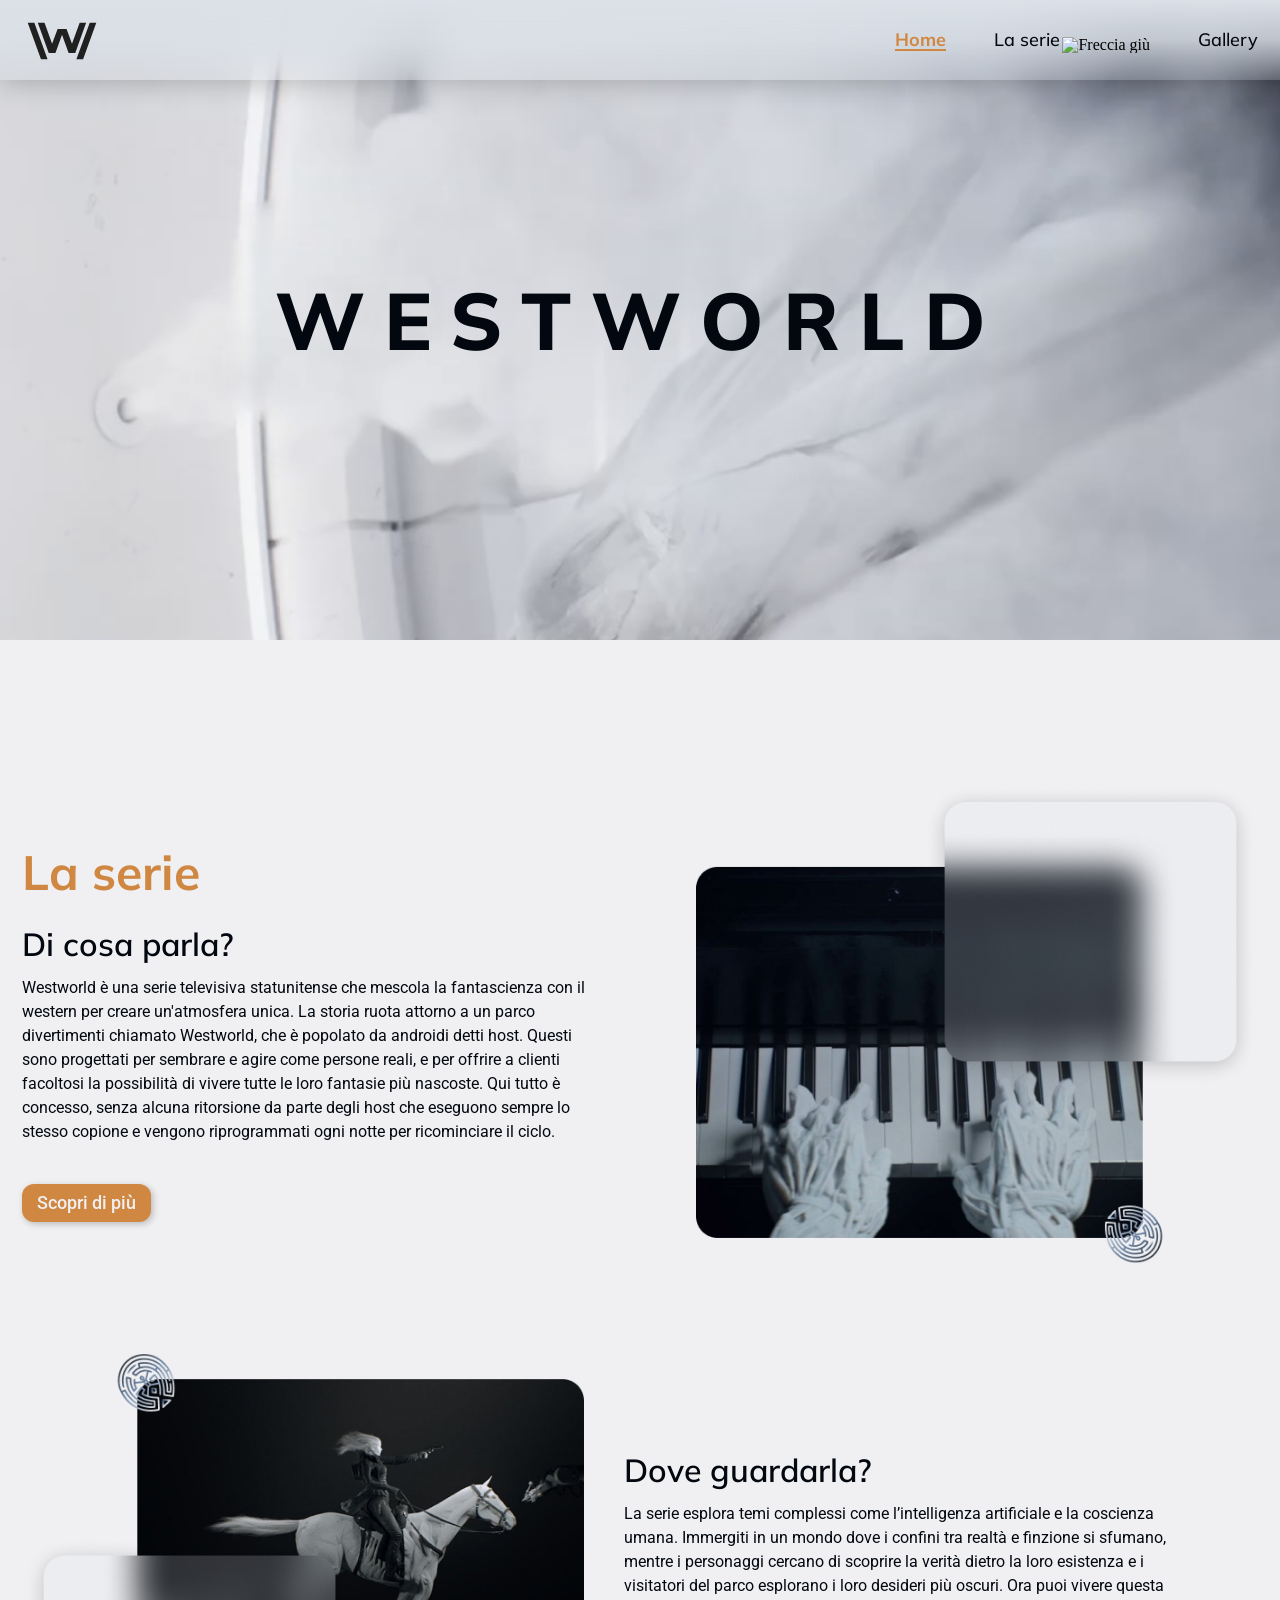
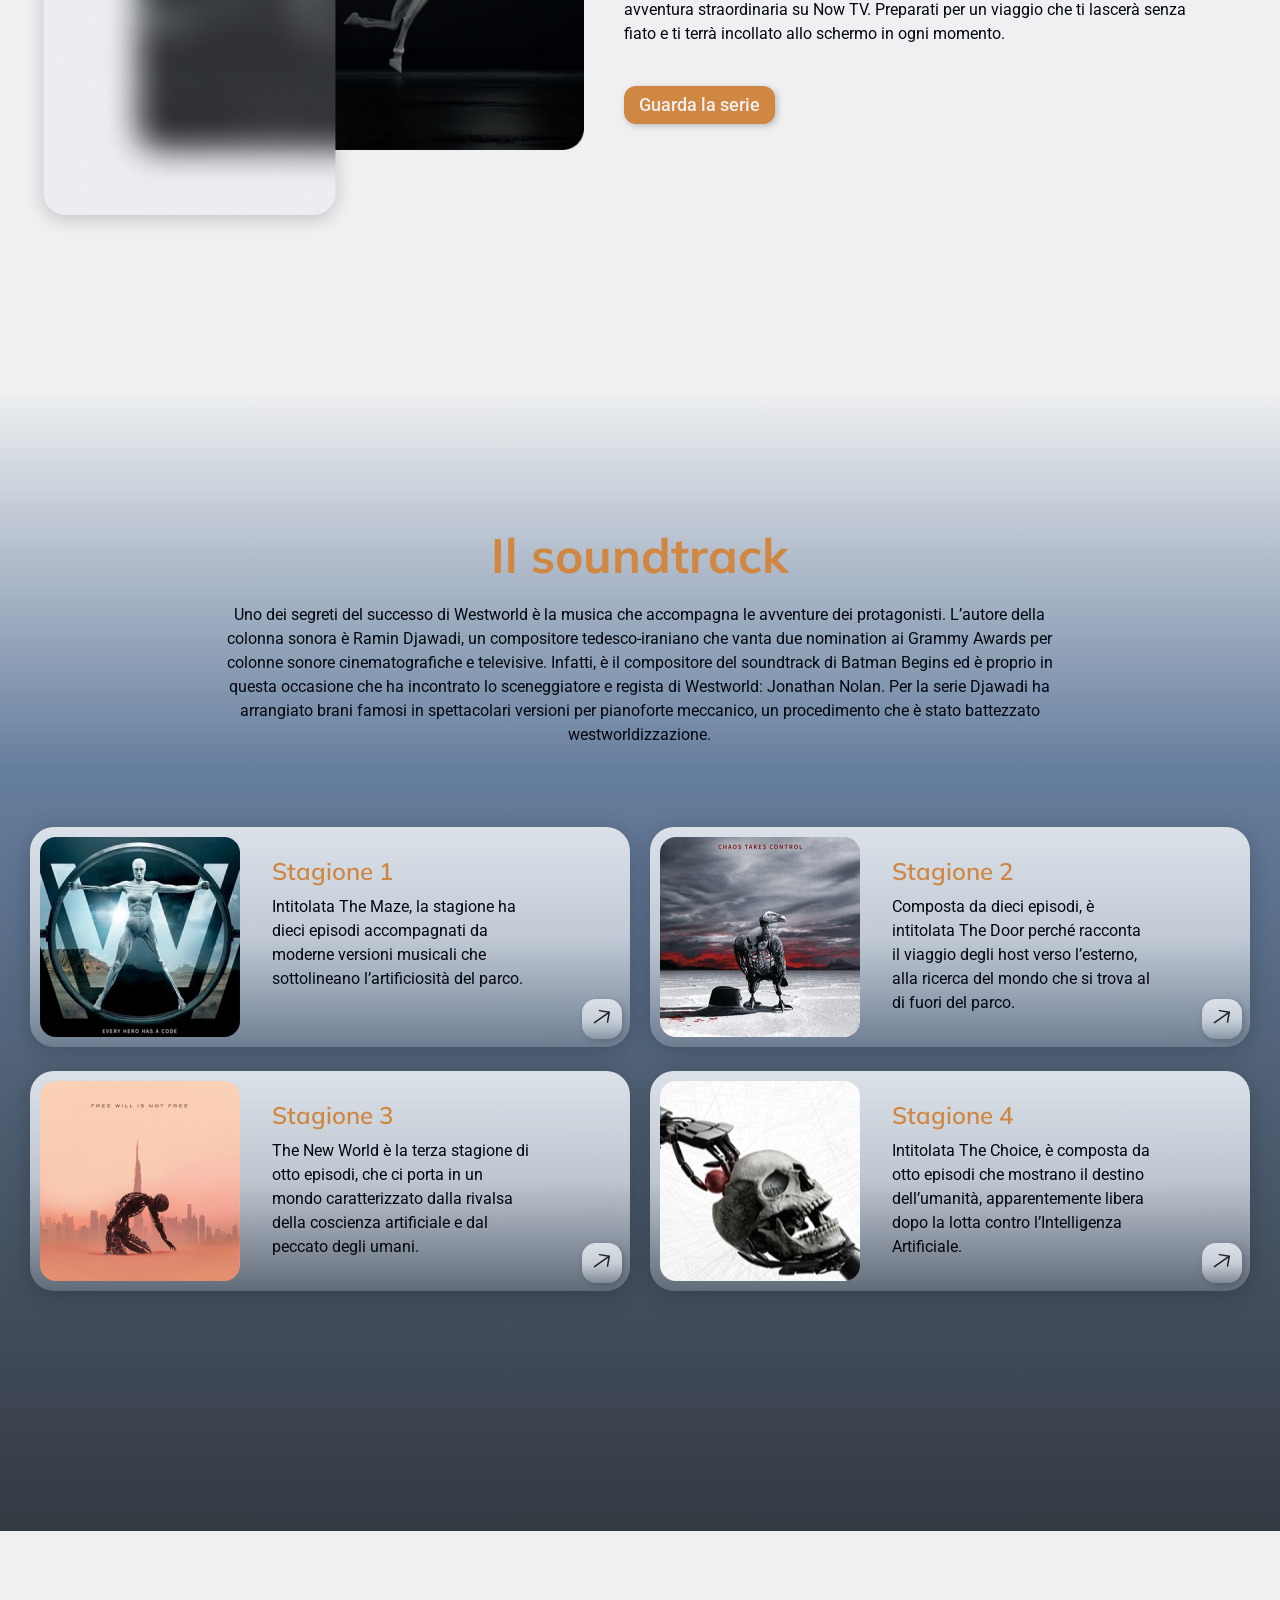
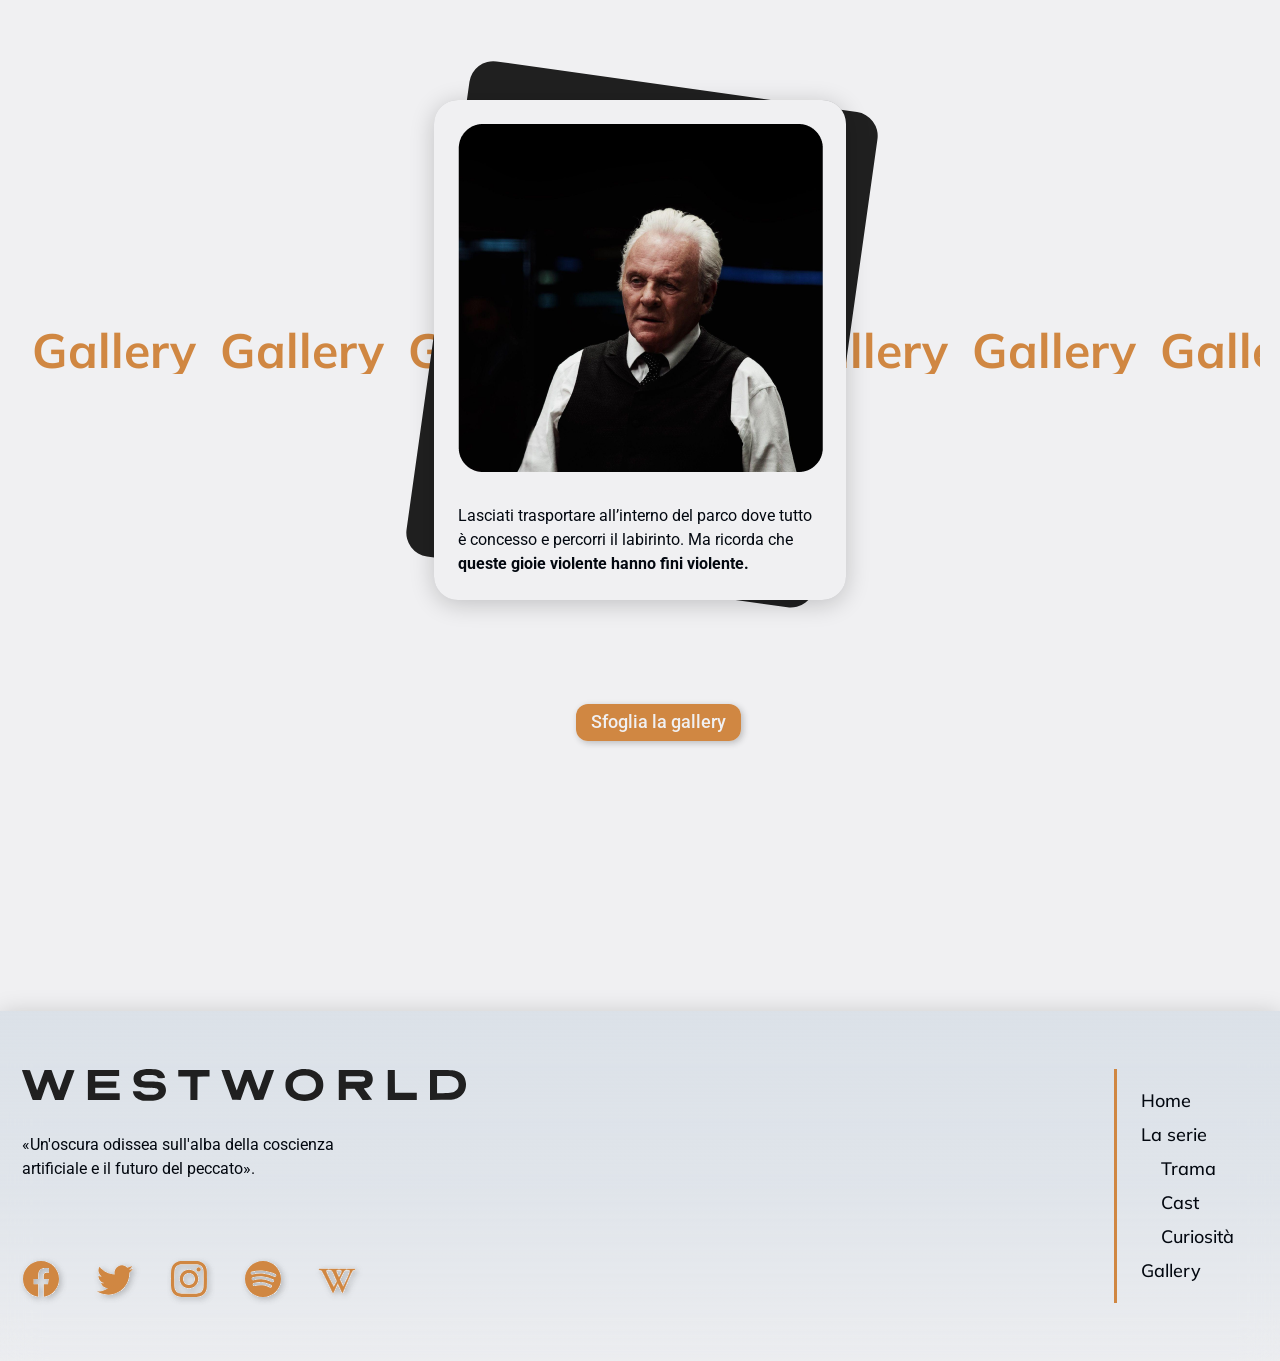
==== index.html @ c3a4e5c9 "Update and rename Index.html to index.html" ====
<!DOCTYPE html>
<html lang="it">
    <head>
        <meta charset="utf-8">
        <title>Westworld</title>

        <link rel="preconnect" href="https://fonts.googleapis.com">
        <link rel="preconnect" href="https://fonts.gstatic.com" crossorigin>
        <link href="https://fonts.googleapis.com/css2?family=Mulish:ital,wght@0,400;0,500;0,600;0,700;0,800;1,400;1,500;1,600;1,700;1,800&family=Roboto:ital,wght@0,400;0,500;0,700;1,400;1,500;1,700&display=swap" rel="stylesheet">
        
        <link rel="stylesheet" type="text/css" href="style.css">
        <link rel="icon" href="Image/icon/Logo.svg">
    </head>
    <body>
        <header>
            <div class="container-fluid header">
                <div class="container">
                    <a href="index.html" class="logo"><img src="Image/icon/Logo.svg" alt="Westworld logo"></a>
                    <nav>
                        <ul class="nav">
                            <li><a class="link-header active" href="index.html" title="Home">Home</a></li>
                            <li id="dropdown-li">
                                <a class="link-header" id="dropdown-item" href="Laserie.html" title="La serie">La serie</a>
                                <img id="freccia-giu" src="Image/icon/freccia-giu-menu.svg" alt="Freccia giù">
                                <ul class="dropdown">
                                    <li><a href="Laserie.html#section-trama" class="link-header">Trama</a></li>
                                    <li><a href="Laserie.html#section-cast" class="link-header">Cast</a></li>
                                    <li><a href="Laserie.html#section-curiosita" class="link-header">Curiosità</a></li>
                                </ul>
                            </li>
                            <li><a class="link-header" href="Gallery.html" title="Gallery">Gallery</a></li>
                        </ul>
                    </nav>
                </div>
            </div>
        </header>

        <section class="container-fluid hero">
            <div class="hero-content">
                <h1 id="main-title">WESTWORLD</h1>
                <video autoplay="" id="heroVideo" loop="" muted="" src="Image/Homepage/Intro-Westworld.mp4" poster="Image/Homepage/Copertina-video.png"></video>
            </div>
        </section>

        <section class="container-fluid section1">
            <div class="container">
                <div class="primo-contenuto">
                    <div class="primo-paragrafo">
                        <div class="primo-testo">
                            <div class="titoli">
                                <h2>La serie</h2>
                                <h3>Di cosa parla?</h3>
                            </div>
                            <p>Westworld è una serie televisiva statunitense che mescola la fantascienza con il western per creare un'atmosfera unica. La storia ruota attorno a un parco divertimenti chiamato Westworld, che è popolato da androidi detti host. Questi sono progettati per sembrare e agire come persone reali, e per offrire a clienti facoltosi la possibilità di vivere tutte le loro fantasie più nascoste. Qui tutto è concesso, senza alcuna ritorsione da parte degli host che eseguono sempre lo stesso copione e vengono riprogrammati ogni notte per ricominciare il ciclo.</p>
                        </div>
                        <div class="primary-button">
                            <a href="Laserie.html" class="primary-button-font">Scopri di più</a>
                        </div>
                    </div>
                    <div class="img1">
                        <img src="Image/Homepage/Card-doppia-destra.png" alt="Questa è l'immagine di un pianoforte">
                    </div>
                </div>
                <div class="secondo-contenuto">
                    <div class="img2">
                        <img src="Image/Homepage/Card-doppia-sinistra.png" alt="Questa è l'immagine di un cavallo">
                    </div>
                    <div class="secondo-paragrafo">
                        <div class="secondo-testo">
                            <h3>Dove guardarla?</h3>
                            <p>La serie esplora temi complessi come l’intelligenza artificiale e la coscienza umana. Immergiti in un mondo dove i confini tra realtà e finzione si sfumano, mentre i personaggi cercano di scoprire la verità dietro la loro esistenza e i visitatori del parco esplorano i loro desideri più oscuri. 
                                Ora puoi vivere questa avventura straordinaria su <span class=".strong-copy">Now TV</span>. Preparati per un viaggio che ti lascerà senza fiato e ti terrà incollato allo schermo in ogni momento.</p>
                        </div>
                        <div class="primary-button">
                            <a href="https://www.nowtv.it/streaming/westworld/skyatlantic_d027327b8cd44569bee6e66514ae44ca" class="primary-button-font" target="_blank">Guarda la serie</a>
                        </div>
                    </div>
                </div>
            </div>
        </section>

        <section class="container-fluid section2">
            <div class="container">
                <div class="testo">
                    <h2>Il soundtrack</h2>
                    <p>Uno dei segreti del successo di Westworld è la musica che accompagna le avventure dei protagonisti. L’autore della colonna sonora è <span class=".strong-copy">Ramin Djawadi</span>, un compositore tedesco-iraniano che vanta due nomination ai Grammy Awards per colonne sonore cinematografiche e televisive. Infatti, è il compositore del soundtrack di Batman Begins ed è proprio in questa occasione che ha incontrato lo sceneggiatore e regista di Westworld: <span class=".strong-copy">Jonathan Nolan</span>. Per la serie Djawadi ha arrangiato brani famosi in spettacolari versioni per pianoforte meccanico, un procedimento che è stato battezzato <em>westworldizzazione</em>.</p>
                </div>
                <div class="cards-container">
                    <div class="prima-riga">
                        <div class="card">
                            <div class="image-container">
                                <img src="Image/Homepage/Copertina-stagione1.png" alt="Copertina stagione 1">
                            </div>
                            <div class="text-container">
                                <h4>Stagione 1</h4>
                                <p>Intitolata <span class=".strong-copy">The Maze</span>, la stagione ha dieci episodi accompagnati da moderne versioni musicali che sottolineano l’artificiosità del parco.  </p>
                            </div>
                            <div class="secondary-button">
                                <a href="https://www.youtube.com/watch?v=ZgvXU5R-xWs"><img src="Image/icon/Freccia-secondary.svg" alt="Questa è un'icona freccia"></a>
                            </div>
                        </div>
                        <div class="card">
                            <div class="image-container">
                                <img src="Image/Homepage/Copertina-stagione2.png" alt="Copertina stagione 2">
                            </div>
                            <div class="text-container">
                                <h4>Stagione 2</h4>
                                <p>Composta da dieci episodi, è intitolata <span class=".strong-copy">The Door</span> perché racconta il viaggio degli host verso l’esterno, alla ricerca del mondo che si trova al di fuori del parco.</p>
                            </div>
                            <div class="secondary-button">
                                <a href="https://youtu.be/thcXMFwi9M4?si=uVtZq1DyYREFwduO"><img src="Image/icon/Freccia-secondary.svg" alt="Questa è un'icona freccia"></a>
                            </div>
                        </div>
                    </div>
                    <div class="seconda-riga">
                        <div class="card">
                             <div class="image-container">
                                <img src="Image/Homepage/Copertina-stagione3.png" alt="Copertina stagione 3">
                            </div>
                            <div class="text-container">
                                <h4>Stagione 3</h4>
                                <p><span class=".strong-copy">The New World</span> è la terza stagione di otto episodi, che ci porta in un mondo caratterizzato dalla rivalsa della coscienza artificiale e dal peccato degli umani.</p>
                            </div>
                            <div class="secondary-button">
                                <a href="https://youtu.be/6PU74AObMfE?si=aXJsRw6slC0aK45O"><img src="Image/icon/Freccia-secondary.svg" alt="Questa è un'icona freccia"></a>
                            </div>
                        </div>
                        <div class="card">
                            <div class="image-container">
                                <img src="Image/Homepage/Copertina-stagione4.png" alt="Copertina stagione 4">
                            </div>
                            <div class="text-container">
                                <h4>Stagione 4</h4>
                                <p>Intitolata <span class=".strong-copy">The Choice</span>, è composta da otto episodi che mostrano il destino dell’umanità, apparentemente libera dopo la lotta contro l’Intelligenza Artificiale.</p>
                            </div>
                            <div class="secondary-button">
                                <a href="https://youtu.be/wr-eVt8r95U?si=b2vw8amW63w__0dF"><img src="Image/icon/Freccia-secondary.svg" alt="Questa è un'icona freccia"></a>
                            </div>
                        </div>
                    </div>
                </div>
            </div>
        </section>

        <section class="container-fluid section3">
            <div class="sovrapposte-loop">
                <div class="loop-container">
                    <h2 class="loop-text">Gallery</h2>
                    <h2 class="loop-text">Gallery</h2>
                    <h2 class="loop-text">Gallery</h2>
                    <h2 class="loop-text">Gallery</h2>
                    <h2 class="loop-text">Gallery</h2>
                    <h2 class="loop-text">Gallery</h2>
                    <h2 class="loop-text">Gallery</h2>
                    <h2 class="loop-text">Gallery</h2>
                    <h2 class="loop-text">Gallery</h2>
                    <h2 class="loop-text">Gallery</h2>
                    <h2 class="loop-text">Gallery</h2>
                </div>

                <div class="card-background"></div>
                <div class="card-foreground">
                    <div class="img-testo">
                        <div class="image-container">
                            <img src="Image/Homepage/Image-card-sovrapposte.png" alt="Questa è una foto dei personaggi">
                        </div>
                        <p>Lasciati trasportare all’interno del parco dove tutto è concesso e percorri il labirinto. Ma ricorda che <span class="strong-copy">queste gioie violente hanno fini violente.</span></p>
                    </div>
                </div>
            </div>
            <div class="primary-button">
                    <a class="primary-button-font" href="Gallery.html">Sfoglia la gallery</a>
            </div>
        </section>   
         
        <footer>
            <div class="container-fluid footer">
                <div class="container">
                    <div class="footer-logo-testo-socials">
                        <div class="footer-logo-testo-container">
                            <a href="index.html" class="footer-logo"><img src="Image/icon/Footer-logo.svg" alt="Logo di Westworld"></a>
                            <p>«Un'oscura odissea sull'alba della coscienza <br>artificiale e il futuro del peccato».</p>
                        </div>
                        <ul class="footer-socials">
                            <li class="social-container"><a href="https://www.facebook.com/westworldHBOitalia/" target="_blank"><img src="Image/icon/Facebook.svg" alt="Icona Facebook"></a></li>
                            <li class="social-container"><a href="https://twitter.com/WestworldHBO" target=”_blank”><img src="Image/icon/Twitter.svg" alt="Icona Twitter"></a></li>
                            <li class="social-container"><a href="https://www.instagram.com/westworldhbo/" target=”_blank”><img src="Image/icon/Instagram.svg" alt="Icona Instagram"></a></li>
                            <li class="social-container"><a href="https://open.spotify.com/playlist/1qlMJDeFjO2Y7QuNiYmuD4" target=”_blank”><img src="Image/icon/Spotify.svg" alt="Icona Spotify"></a></li>
                            <li class="social-container"><a href="https://it.wikipedia.org/wiki/Westworld_-_Dove_tutto_%C3%A8_concesso" target=”_blank”><img src="Image/icon/Wikipedia.svg" alt="Icona Wikipedia"></a></li>
                        </ul>
                    </div>
                    <ul class="footer-menuitems">
                        <li><a class="link-footer" href="index.html">Home</a></li>
                        <li><a class="link-footer" href="Laserie.html">La serie</a></li>
                        <li><a class="link-footer" href="Laserie.html#section-trama">Trama</a></li>
                        <li><a class="link-footer" href="Laserie.html#section-cast">Cast</a></li>
                        <li><a class="link-footer" href="Laserie.html#section-curiosita">Curiosità</a></li>
                        <li><a class="link-footer" href="Gallery.html">Gallery</a></li>
                    </ul>
                </div>
            </div>
        </footer>    
    </body>
</html>
---- style.css ----
/* http://meyerweb.com/eric/tools/css/reset/ 
   v2.0 | 20110126
   License: none (public domain)
*/

html, body, div, span, applet, object, iframe,
h1, h2, h3, h4, h5, h6, p, blockquote, pre,
a, abbr, acronym, address, big, cite, code,
del, dfn, em, img, ins, kbd, q, s, samp,
small, strike, strong, sub, sup, tt, var,
b, u, i, center,
dl, dt, dd, ol, ul, li,
fieldset, form, label, legend,
table, caption, tbody, tfoot, thead, tr, th, td,
article, aside, canvas, details, embed, 
figure, figcaption, footer, header, hgroup, 
menu, nav, output, ruby, section, summary,
time, mark, audio, video {
	margin: 0;
	padding: 0;
	border: 0;
	font-size: 100%;
	font: inherit;
	vertical-align: baseline;
}
/* HTML5 display-role reset for older browsers */
article, aside, details, figcaption, figure, 
footer, header, hgroup, menu, nav, section {
	display: block;
}
body {
	line-height: 1;
}
ol, ul {
	list-style: none;
}
blockquote, q {
	quotes: none;
}
blockquote:before, blockquote:after,
q:before, q:after {
	content: '';
	content: none;
}
table {
	border-collapse: collapse;
	border-spacing: 0;
}

/*variabili*/
:root{
    --primary: #D08742;
    --secondary: linear-gradient(#F0F1F2, #667E9E, #4B5A6D, #343A42);
    --tertiary: linear-gradient(rgba(219, 225, 232, 1), rgba(219, 225, 232, 0.8), rgba(219, 225, 232, 0.2));
    --light: #F0F0F2;
    --dark: #202020;
    --text: #030810;
}

/*tipografia*/
h1{
	font-family: 'Mulish', sans-serif;
    font-style: normal;
    font-size: 80px;
    font-weight: 800;
    line-height: 100%;
    letter-spacing: 0.24em;
    color: var(--text);
}
h2{
	font-family: 'Mulish', sans-serif;
    font-style: normal;
    font-size: 48px;
    font-weight: 700;
    line-height: 100%;
    color: var(--primary);
}
h3{
	font-family: 'Mulish', sans-serif;
    font-style: normal;
    font-size: 32px;
    font-weight: 600;
    line-height: 100%;
    color: var(--text);
}
h4{
	font-family: 'Mulish', sans-serif;
    font-style: normal;
    font-size: 24px;
    font-weight: 600;
    line-height: 100%;
    color: var(--primary);
}
h5{
	font-family: 'Mulish', sans-serif;
    font-style: normal;
    font-size: 20px;
    font-weight: 700;
    line-height: 100%;
	letter-spacing: -0.02em;
    color: var(--primary);
}
.pretitle{
	font-family: 'Mulish', sans-serif;
    font-style: italic;
    font-size: 20px;
    font-weight: 500;
    line-height: 100%;
    color: var(--text);
}
.subtitle{
	font-family: 'Mulish', sans-serif;
    font-style: italic;
    font-size: 24px;
    font-weight: 500;
    line-height: 100%;
    color: var(--text);
}
p{
    font-family: 'Roboto', sans-serif;
    font-style: normal;
    font-size: 16px;
    font-weight: 400;
    line-height: 150%;
    color: var(--text);
}
.strong-copy{
	font-family: 'Roboto', sans-serif;
    font-style: normal;
    font-size: 16px;
    font-weight: 700;
    line-height: 150%;
    color: var(--text);
}
.small-copy{
	font-family: 'Roboto', sans-serif;
    font-style: normal;
    font-size: 12px;
    font-weight: 400;
    line-height: 150%;
    color: var(--text);
}
.link{
	font-family: 'Roboto', sans-serif;
    font-style: normal;
    font-size: 16px;
    font-weight: 500;
    line-height: 100%;
    color: var(--text);
	text-decoration: underline;
}
.link:hover{
    color: var(--primary);
}
.link-header{
    font-family: 'Mulish', sans-serif;
	font-style: normal;
    font-size: 18px;
	font-weight:  500;
    line-height: 100%;
	text-decoration: none;
    color: var(--text);
}
.link-header:hover{
	color: var(--primary);
}
.link-header.active{
	font-family: 'Mulish', sans-serif;
	font-style: normal;
    font-size: 18px;
	font-weight:  700;
    line-height: 100%;
	color: var(--primary);
}
.link-header.active::after{
	content: '';
	position:absolute;
	left: 0;
	right: 0;
	bottom: -2px;
    border-bottom: 2px solid var(--primary);
}
.link-footer{
    font-family: 'Mulish', sans-serif;
    font-style: normal;
    font-size: 18px;
    font-weight: 500;
    line-height: 100%;
	text-decoration: none;
    color: var(--text);
}
.link-footer:hover{
    color: var(--primary);
}
.primary-button-font{
	font-family: 'Roboto', sans-serif;
    font-style: normal;
    font-size: 18px;
    font-weight: 500;
    line-height: 100%;
	text-decoration: none;
    color: var(--light);
}

/*generale*/
body{
	background-color: var(--light);
}
.container-fluid{
	width: 100%;
}
.container{
	max-width: 1276px;
	margin: 0 auto;
    padding: 0 20px;
    box-sizing: border-box;
}
.placeholder-fixed-header{
    height: 80px;
}
.primary-button{
    padding: 10px 15px;
    background-color: var(--primary);
    border-radius: 12px;
	display: inline;
	box-shadow: 2px 2px 6px 0px rgba(32, 32, 32, 0.25);
}
.primary-button:hover{
	background: linear-gradient(180deg, rgba(219, 225, 232, 0.20) 0%, rgba(220, 225, 232, 0.20) 100%); 
	box-shadow: 2px 2px 6px 0px rgba(32, 32, 32, 0.25), -2px -2px 4px 0px #F0F0F2;
}
.primary-button:hover .primary-button-font{
	color: var(--text)
}
.primary-button:active{
	background: var(--Details, linear-gradient(180deg, rgba(219, 225, 232, 0.20) 0%, rgba(220, 225, 232, 0.20) 100%));
	box-shadow: 2px 2px 6px 0px rgba(0, 0, 0, 0.25) inset, -2px -2px 6px 0px #FFF inset;
}
.primary-button:active .primary-button-font{
	color: var(--text)
}
.secondary-button {
    width: 40px;
    height: 40px;
    border-radius: 14px;
    background-image: var(--tertiary);
    border: none;
    display: flex;
    justify-content: center;
    align-items: center;
	margin-right: 8px;
	margin-bottom: 8px;
	box-shadow: 2px 2px 6px 0px rgba(32, 32, 32, 0.25);;
}
.secondary-button:hover{
	box-shadow: 2px 2px 6px 0px rgba(32, 32, 32, 0.25), -2px -2px 4px 0px #F0F0F2;
	color: var(--primary);
}
.secondary-button:hover svg{
	fill: var(--primary);
}
.secondary-button:active{
	box-shadow: 2px 2px 6px 0px rgba(0, 0, 0, 0.25) inset, -2px -2px 6px 0px #FFF inset;
	color: var(--primary);
}


/*header*/
.header{
    background-image: var(--tertiary);
    position: fixed;
    z-index: 9999;
	box-shadow: 0px 4px 24px 0px rgba(0, 0, 0, 0.20);
	backdrop-filter: blur(20px);
}

.header>.container{
    height: 80px;
    display: flex;
    justify-content: space-between;
    align-items: center;
}

.logo{
	width: fit-content;
	height: fit-content;
}

.logo>img{
	width: 80px;
	height: 80px;
}

.nav{
    list-style-type: none;
	margin: 0;
	padding: 0;
    display: flex;
    justify-content: flex-start;
    align-items: center;
    gap: 48px;
}

.nav>li{
    padding: 8px 0;
}

.dropdown{
    position: absolute;
    display: none;
    z-index: 1;
    background-image: var(--tertiary);
    padding: 12px 8px;
    border-radius: 8px;
    transform: translateX(-25%);
    top: 57px;
}

.dropdown>li{
    padding: 8px 8px;
}

.nav>li>a, .dropdown>li>a{
    position: relative;
    display: inline-block;
    vertical-align: top;
}

.nav li:hover .dropdown{
    display: block;
}

.nav li#dropdown-li{
    display: flex;
    align-items: center;
    gap: 2px;
}
.nav li #dropdown-item+#freccia-giu{
	margin-top: 10px;
    transform: rotateX(0deg);
    transition: transform 0.3s ease-in-out;
}
.nav li:hover #dropdown-item+#freccia-giu{
    transform: rotateX(180deg);
}


/*footer*/
.footer{
    background-image: var(--tertiary);
	box-shadow: 0px 4px 24px 0px rgba(0, 0, 0, 0.20);
	backdrop-filter: blur(20px);
}
.footer>.container{
    padding: 58px 20px;
	display: flex;
	justify-content: space-between;
	align-items: center;
}
.footer-logo-testo-socials{
    box-sizing: border-box;
	display: flex;
	flex-direction: column;
    justify-content: flex-start;
    align-items: flex-start;
    box-sizing: border-box;
    gap: 80px;
}
.footer-logo{
    display: block;
    height: 32px;
}
.footer-logo-testo-container{
    display: flex;
	box-sizing: border-box;
    flex-direction: column;
    gap: 32px;
}
.footer-socials{
    box-sizing: content-box;
	display: flex;
    justify-content: flex-start;
	align-items: center;
    gap: 32px;
}
.social-container{
	width: 42px;
	height: 42px;
	display: flex;
	justify-content: center;
	align-items: center;
}
.footer-menuitems{
    box-sizing: content-box;
	display:flex;
    flex-direction: column;
    align-items: flex-start;
    justify-content: flex-start;
	border-left: 3px solid var(--primary);
	padding: 23px 24px;
    gap: 16px;
}
.footer-menuitems>li:nth-child(3){
    text-indent: 20px;
}
.footer-menuitems>li:nth-child(4){
    text-indent: 20px;
}
.footer-menuitems>li:nth-child(5){
    text-indent: 20px;
}


/*hero section*/
.hero-content{
    width: 100%;
    height: 640px;
}
#heroVideo{
    width: 100%;
    height: 100%;
    object-fit: cover;
    /*object-position: center 43%;*/
}
#main-title{
	position:absolute;
	top: 280px;
	left: 50%;
	transform: translateX(-50%);
}


/*sezione 1*/
.section1>.container{
	padding: 144px 20px;
	display: flex;
	flex-direction: column;
	gap: 50px;
}

.section1 .primo-contenuto{
	display: flex;
	justify-content: center;
	align-items: center;
	box-sizing: border-box;
	gap: 40px
}

.section1 .img1{
	width: 47%;
	box-sizing: border-box;
}

.section1 .img1>img{
	width: 100%;
}

.section1 .primo-paragrafo{
	width: 53%;
	display: flex;
	flex-direction: column;
	justify-content: flex-start;
	align-items: flex-start;
	gap: 40px
}

.section1 .primo-testo{
	width: 92%;
	display: flex;
	flex-direction: column;
	justify-content: flex-start;
	align-items: flex-start;
	gap: 16px;
}

.section1 .titoli{
	display: flex;
	flex-direction: column;
	justify-content: flex-start;
	align-items: flex-start;
	gap: 32px;
}

.section1 .secondo-contenuto{
	display: flex;
	justify-content: center;
	align-items: center;
	gap: 40px;
	box-sizing: border-box;
}

.section1 .img2{
	width: 47%;
	box-sizing: border-box;
}

.section1 .img2>img{
	width: 100%;
}

.section1 .secondo-paragrafo{
	width: 53%;
	display: flex;
	flex-direction: column;
	justify-content: flex-end;
	align-items: flex-start;
	gap: 40px;
}

.section1 .secondo-testo{
	width: 92%;
	display: flex;
	flex-direction: column;
	justify-content: flex-end;
	align-items: flex-start;
	gap: 16px;
}


/*sezione 2*/
.section2{
	background-image: var(--secondary);
}
.section2>.container{
	padding: 144px 20px 240px;
	display: flex;
	flex-direction: column;
	gap: 80px;
}
.section2 .testo{
	display: flex;
	flex-direction: column;
	justify-content: flex-start;
	align-items: center;
	gap: 24px;
	box-sizing: border-box;
}

.section2 .testo>p{
	width: 67%;
	text-align: center;
}

.section2 .cards-container{
	display: flex;
	flex-direction: column;
	justify-content: space-between;
	align-items: center;
	gap: 24px;
	box-sizing: border-box;
}

.section2 .prima-riga{
	width: 100%;
	flex-wrap: wrap;
	display: flex;
	justify-content: center;
	align-items: flex-start;
	gap: 20px;
}

.section2 .seconda-riga{
	width: 100%;
	flex-wrap: wrap;
	display: flex;
	justify-content: center;
	align-items: flex-end;
	gap: 20px;
}

.section2 .card{
	width: 600px;
    height: 220px;
    background-image: var(--tertiary);
    display: flex;
	align-items: flex-end;
	border-radius: 24px;
	box-shadow: 0px 4px 24px 0px rgba(0, 0, 0, 0.20);
	backdrop-filter: blur(30px);
}

.section2 .image-container {
    width: 200px;
    height: 200px;
    margin: 10px 32px 10px 10px;
	display: flex;
	justify-content: flex-start;
	align-items: center;
}

.section2 .image-container img {
    width: 100%;
    height: 100%;
    object-fit: cover;
}

.section2 .text-container {
    flex: 1;
    display: flex;
    flex-direction: column;
    justify-content: flex-start;
    align-items: flex-start;
	gap: 12px;
    margin-top: 32px;
    margin-bottom: auto;
	margin-right:50px;
}

.secondary-button {
    width: 40px;
    height: 40px;
    border-radius: 14px;
    background-image: var(--tertiary);
    border: none;
    display: flex;
    justify-content: center;
    align-items: center;
	margin-right: 8px;
	margin-bottom: 8px;
}

.section2 .secondary-button>img{
    width: 24px;
    height: 24px;
}


/*sezione 3*/
.section3{
	padding-bottom: 280px;
}
.section3 .loop-container{
	display: flex;
    white-space: nowrap;
    width: 100%;
    overflow: hidden;
}
.loop-text {
    padding: 0 0.25em;
	animation: loopText 3s infinite linear;
}
@keyframes loopText {
    from {
        transform: translateX(0);
    }
    to {
        transform: translateX(-100%);
    }
}
.sovrapposte-loop{
	height: 550px;
	padding: 144px 20px 88px;
	display: flex;
	flex-direction: column;
	justify-content: center;
	align-items: center;
}
.section3 .card-background{
	width: 412px;
	height: 500px;
	margin-top: 26px;
	background-color: var(--dark);
	border-radius: 24px;
	transform: rotate(8deg) translateX(-50%);
	position: absolute;
	left: 50%;
	z-index: 1;
}
.section3 .card-foreground{
	width: 412px;
	height: 500px;
	padding: 24px;
	background-color: var(--light);
	border-radius: 24px;
	box-sizing: border-box;
	position: absolute;
	transform: translateX(-50%);
	left: 50%;
	z-index: 2;
	box-shadow: 0px 4px 24px 0px rgba(0, 0, 0, 0.20);
	backdrop-filter: blur(30px);
}
.section3 .img-testo{
	display: flex;
	flex-direction: column;
	justify-content: flex-start;
	align-items: center;
	gap: 32px;
}
.section3 .img-testo>p{
	width: 364px;
}
.section3 .image-container{
	width: 364px;
	height: 348px;
}
.section3 .img-testo>img{
	width: 100%;
	height: 100%;
}

.section3 .primary-button{
	position: relative;
	transform: translateX(-50%);
	left: 45%;
}




/*La serie*/
/*sezione-trama*/
.sezione-trama{
	background-image: var(--secondary);
}
.sezione-trama>.container{
	padding: 120px 20px 144px;
	display: flex;
	flex-direction: column;
	gap: 64px;
}
.intro-layout{
	display: flex;
	justify-content: space-between;
	align-items: flex-start;
	box-sizing: border-box;
}
.paragrafo-trama{
	width: 60%;
	display: flex;
	flex-direction: column;
	justify-content: flex-start;
	align-items: flex-start;
	gap: 32px;
}
.titoli-trama{
	display: flex;
	flex-direction: column;
	justify-content: flex-start;
	align-items: flex-start;
	gap: 16px;
}
.immagine-trama{
	width: 30%;
	height: 100%;
}
.immagine-trama>img{
	width: 100%;
	height: 100%;
	object-fit: cover;
}
.menutendina-layout{
	display: flex;
	justify-content: center;
	align-items: flex-start;
	gap: 40px;
}
.menutendina-layout .stagione{
	width: 288px;
	height: 48px;
	border-radius: 24px 0;
	padding-left: 20px;
	padding-right: 17px;
	display: flex;
	justify-content: space-between;
	align-items: center;
	box-sizing: border-box;
	background-image: var(--tertiary);
	box-shadow: 2px 2px 6px 0px rgba(32, 32, 32, 0.25);
}
.testo-icon .freccia-giu{
	display: flex;
    justify-content: center;
    align-items: center;
}
.menutendina-aperta{
	width: 288px;
	display: flex;
	flex-direction: column;
	background-image: var(--tertiary);
	border-radius: 24px 0 24px 0;
	box-shadow: 0px 4px 24px 0px rgba(0, 0, 0, 0.20);
	backdrop-filter: blur(30px);
}
.tendina-bassa{
	display: flex;
	flex-direction: column;
	padding: 32px;
	gap: 16px;
	display: none;
}
.menutendina-aperta:hover{
	border-radius: 24px 0 24px 24px;
}
.menutendina-aperta:hover .tendina-bassa{
	display: inline;
}
.tendina-bassa div{
	width: 100%;
	display: flex;
	justify-content: flex-end;
	padding-top: 16px;
}


/*sezione-cast*/
.sezione-cast>.container{
	padding: 144px 20px 120px; 
	display: flex;
	flex-direction: column;
	justify-content: flex-start;
	gap: 56px;
}
.card-cast-layout{
	display: flex;
	flex-direction: column;
	gap: 24px;
}
.riga-cast{
	display: flex;
	flex-direction: row;
	justify-content: space-between;
}

.card-personaggio{
	width: 288px;
	height: 360px;
	border-radius: 24px;
	display: flex;
	flex-direction: column;
	justify-content: flex-end;
	padding: 8px;
	position: relative;
}
.card-personaggio img{
	width: 100%;
	position:relative;
	border-radius: 24px;
}
.personaggio-story{
	box-sizing: border-box;
    width: 90%;
    background-image: var(--tertiary);
    padding: 8px 16px;
    border-radius: 16px;
    position: absolute;
    left: 50%;
    margin-bottom: 8px;
    transform: translateX(-50%);
	display: flex;
	flex-direction: column;
	gap: 10px;
	box-shadow: 0px 4px 24px 0px rgba(0, 0, 0, 0.20);
	backdrop-filter: blur(20px);
}
.personaggio-story p{
	display: none;
}
.testo-freccia{
	display: flex;
	justify-content: space-between;
	align-items: center;
}
.personaggio-story:hover p{
	display: inline;	
}
.personaggio-story:hover .freccia-su{
	display: none;
}


/*sezione curiosità*/
.sezione-curiosita>.container{
	display: flex;
	position: relative;
	flex-direction: column;
	gap: 200px;
	padding: 144px 20px 280px;
}
.titolo-curiosita{
	display: flex;
	flex-direction: column;
	gap: 12px;
}
.riga-curiosita{
	display: flex;
	flex-direction: row;
	justify-content: space-around;
}
.card-curiosita{
	width: 324px;
	height: 100%;
	padding: 24px;
	background-image: var(--tertiary);
	border-radius: 24px;
	display: flex;
	flex-direction: column;
	align-items: flex-end;
	gap: 16px;
	box-shadow: 0px 4px 24px 0px rgba(0, 0, 0, 0.20);
	backdrop-filter: blur(30px);
}
.testo-curiosita{
	width: 100%;
	display: flex;
	flex-direction: column;
	gap: 12px;
}
#cur1{
	align-items: flex-end;
}
#cur4{
	margin-top: 40px;
}
.immagine-labirinto{
	width: 550px;
	height: 590px;
	position: absolute;
	transform: translate(-50%,-50%);
	top: 55%;
	left: 50%;
	z-index: -1;
}
.immagine-labirinto>img{
	width: 100%;
	height: 100%;
}

/*Gallery*/
.gallery>.container{
    padding: 144px 20px 280px;
    display: flex;
    flex-direction: column;
	justify-content: flex-start;
	align-items: flex-start;
    gap: 80px;
}
.gallery-content{
    display: flex;
    justify-content: space-between;
    gap: 20px;
}
.gallery-column{
    width: 32.31%;
    display: flex;
    flex-direction: column;
    align-items: center;
    gap: 20px;
}
.immagine-gallery{
    border-radius: 24px;
    display: flex;
    justify-content: center;
    align-items: center;
}
.immagine-gallery>img{
    border-radius: 24px;
    width: 100%;
    object-fit: cover;
}
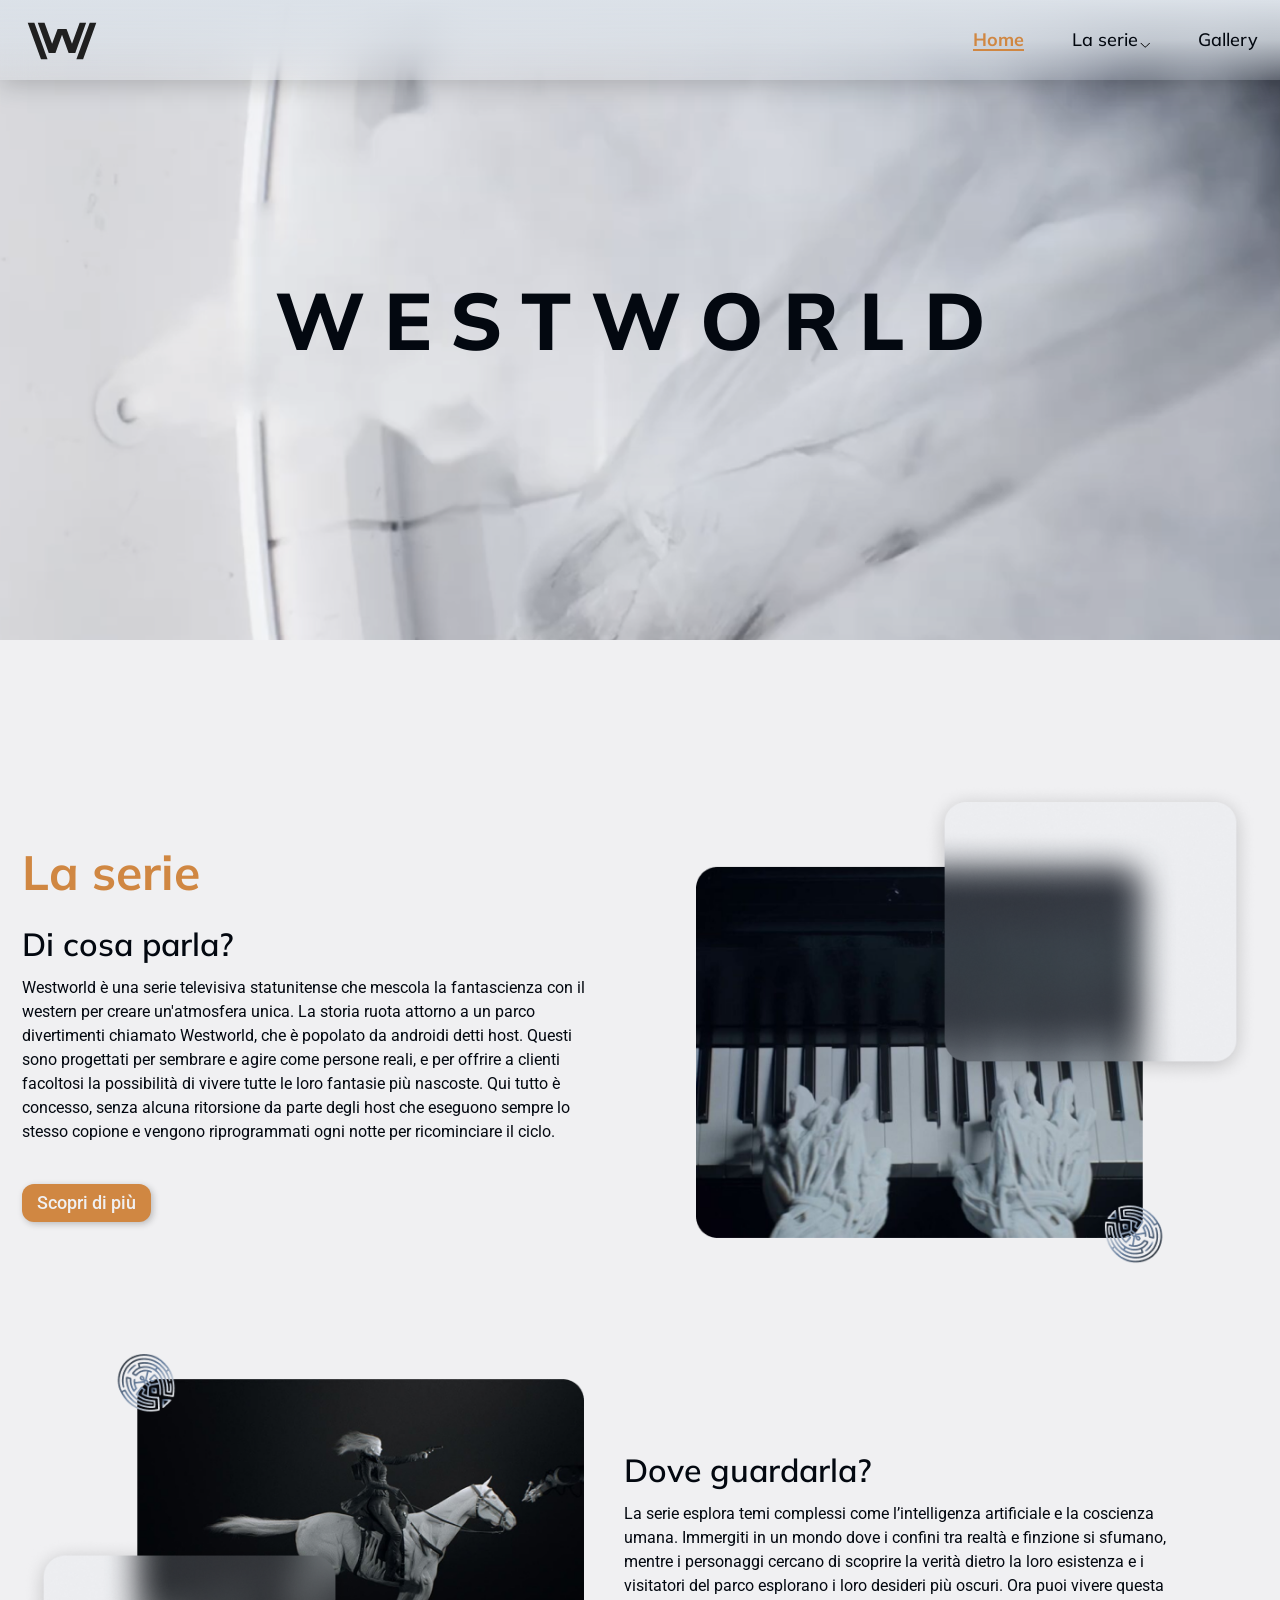
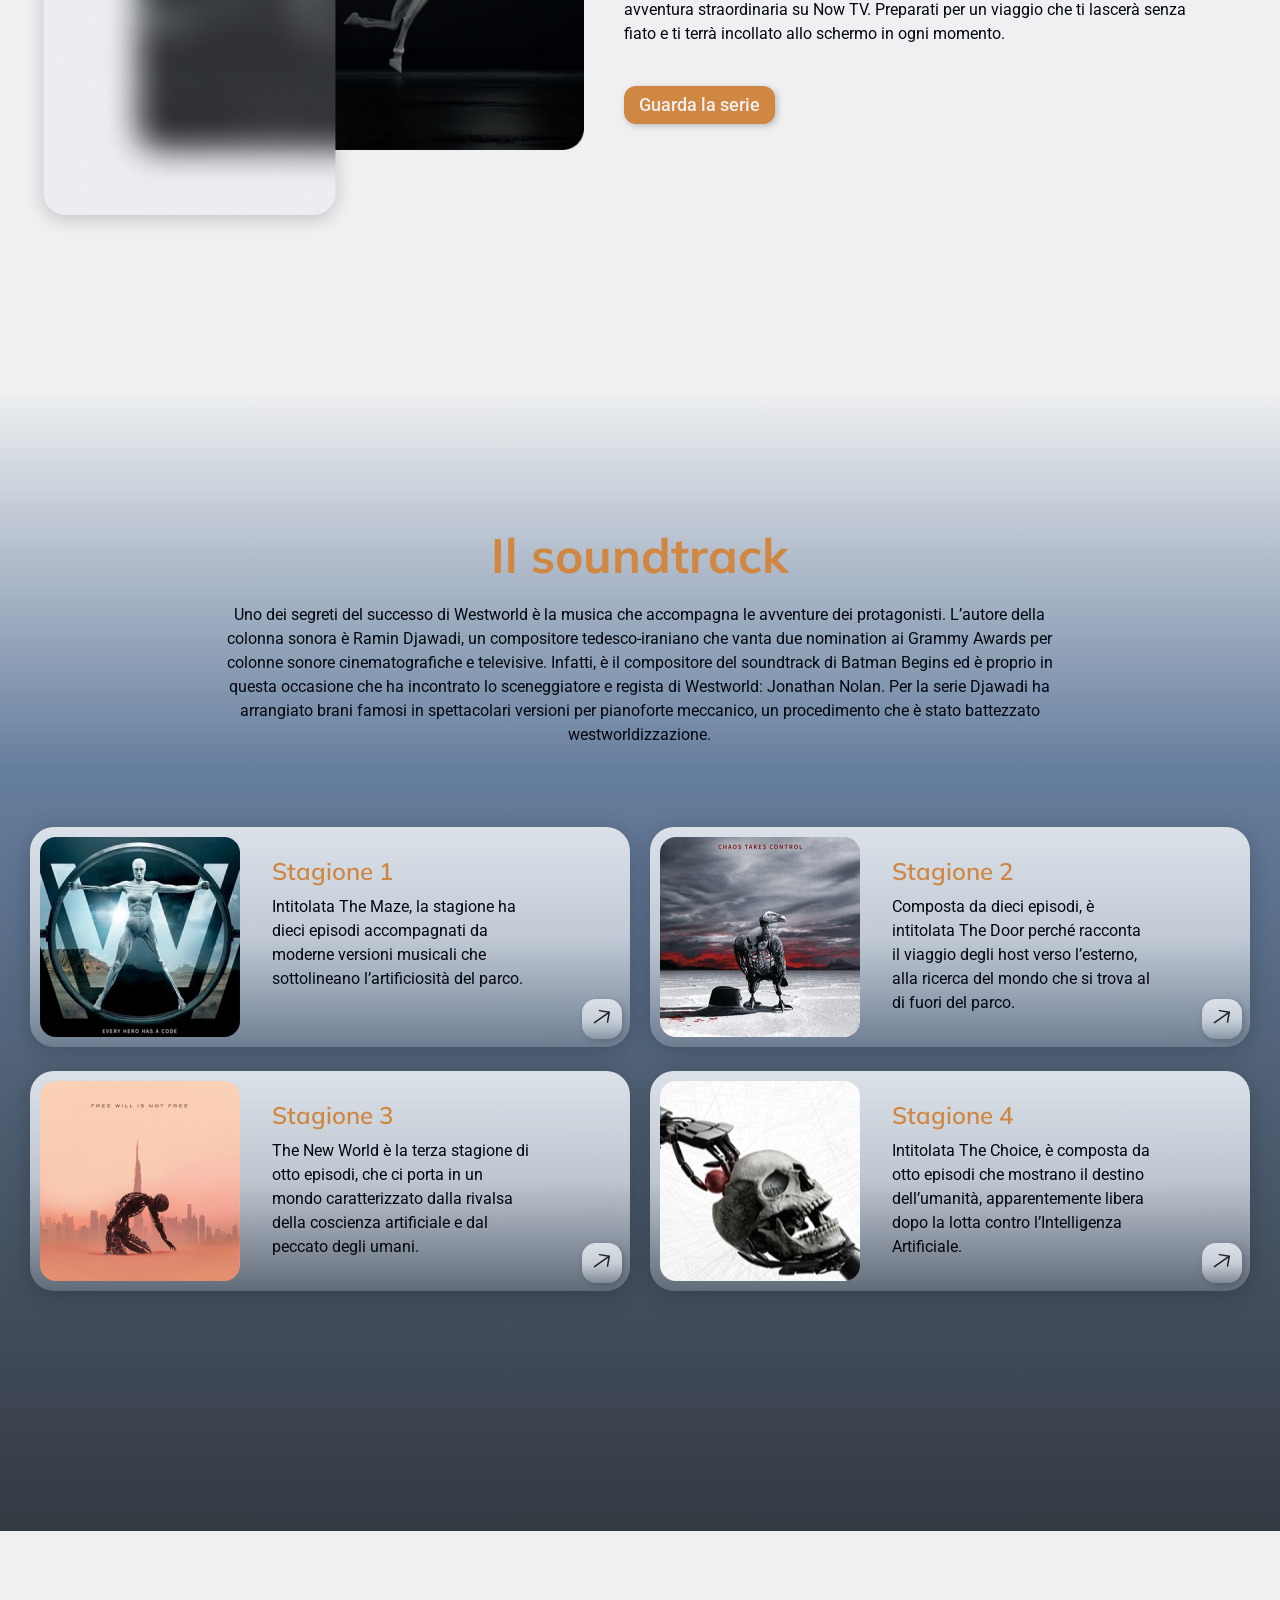
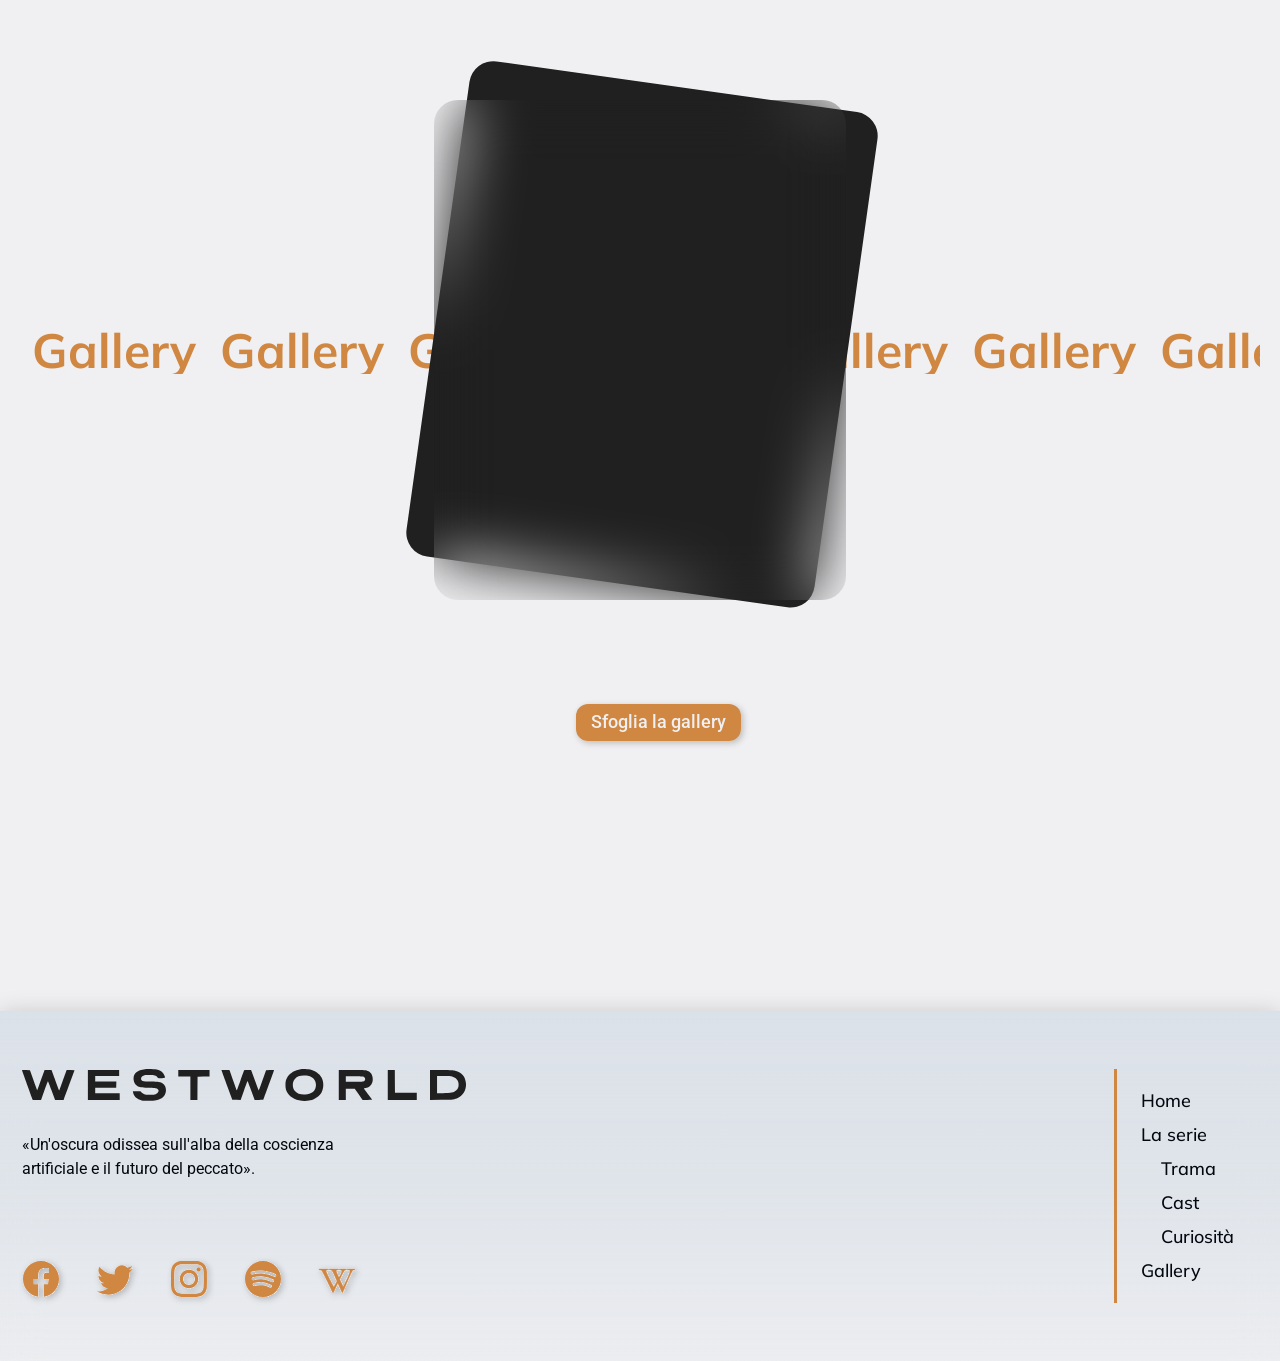
==== commit 759a8df4: "Update index.html" ====
--- a/index.html
+++ b/index.html
@@ -20,15 +20,15 @@
                         <ul class="nav">
                             <li><a class="link-header active" href="index.html" title="Home">Home</a></li>
                             <li id="dropdown-li">
-                                <a class="link-header" id="dropdown-item" href="Laserie.html" title="La serie">La serie</a>
-                                <img id="freccia-giu" src="Image/icon/freccia-giu-menu.svg" alt="Freccia giù">
+                                <a class="link-header" id="dropdown-item" href="laserie.html" title="La serie">La serie</a>
+                                <img id="freccia-giu" src="Image/icon/Freccia-giu-menu.svg" alt="Freccia giù">
                                 <ul class="dropdown">
-                                    <li><a href="Laserie.html#section-trama" class="link-header">Trama</a></li>
-                                    <li><a href="Laserie.html#section-cast" class="link-header">Cast</a></li>
-                                    <li><a href="Laserie.html#section-curiosita" class="link-header">Curiosità</a></li>
+                                    <li><a href="laserie.html#section-trama" class="link-header">Trama</a></li>
+                                    <li><a href="laserie.html#section-cast" class="link-header">Cast</a></li>
+                                    <li><a href="laserie.html#section-curiosita" class="link-header">Curiosità</a></li>
                                 </ul>
                             </li>
-                            <li><a class="link-header" href="Gallery.html" title="Gallery">Gallery</a></li>
+                            <li><a class="link-header" href="gallery.html" title="Gallery">Gallery</a></li>
                         </ul>
                     </nav>
                 </div>
@@ -54,7 +54,7 @@
                             <p>Westworld è una serie televisiva statunitense che mescola la fantascienza con il western per creare un'atmosfera unica. La storia ruota attorno a un parco divertimenti chiamato Westworld, che è popolato da androidi detti host. Questi sono progettati per sembrare e agire come persone reali, e per offrire a clienti facoltosi la possibilità di vivere tutte le loro fantasie più nascoste. Qui tutto è concesso, senza alcuna ritorsione da parte degli host che eseguono sempre lo stesso copione e vengono riprogrammati ogni notte per ricominciare il ciclo.</p>
                         </div>
                         <div class="primary-button">
-                            <a href="Laserie.html" class="primary-button-font">Scopri di più</a>
+                            <a href="laserie.html" class="primary-button-font">Scopri di più</a>
                         </div>
                     </div>
                     <div class="img1">
@@ -169,7 +169,7 @@
                 </div>
             </div>
             <div class="primary-button">
-                    <a class="primary-button-font" href="Gallery.html">Sfoglia la gallery</a>
+                    <a class="primary-button-font" href="gallery.html">Sfoglia la gallery</a>
             </div>
         </section>   
          
@@ -191,11 +191,11 @@
                     </div>
                     <ul class="footer-menuitems">
                         <li><a class="link-footer" href="index.html">Home</a></li>
-                        <li><a class="link-footer" href="Laserie.html">La serie</a></li>
-                        <li><a class="link-footer" href="Laserie.html#section-trama">Trama</a></li>
-                        <li><a class="link-footer" href="Laserie.html#section-cast">Cast</a></li>
-                        <li><a class="link-footer" href="Laserie.html#section-curiosita">Curiosità</a></li>
-                        <li><a class="link-footer" href="Gallery.html">Gallery</a></li>
+                        <li><a class="link-footer" href="laserie.html">La serie</a></li>
+                        <li><a class="link-footer" href="laserie.html#section-trama">Trama</a></li>
+                        <li><a class="link-footer" href="laserie.html#section-cast">Cast</a></li>
+                        <li><a class="link-footer" href="laserie.html#section-curiosita">Curiosità</a></li>
+                        <li><a class="link-footer" href="gallery.html">Gallery</a></li>
                     </ul>
                 </div>
             </div>
